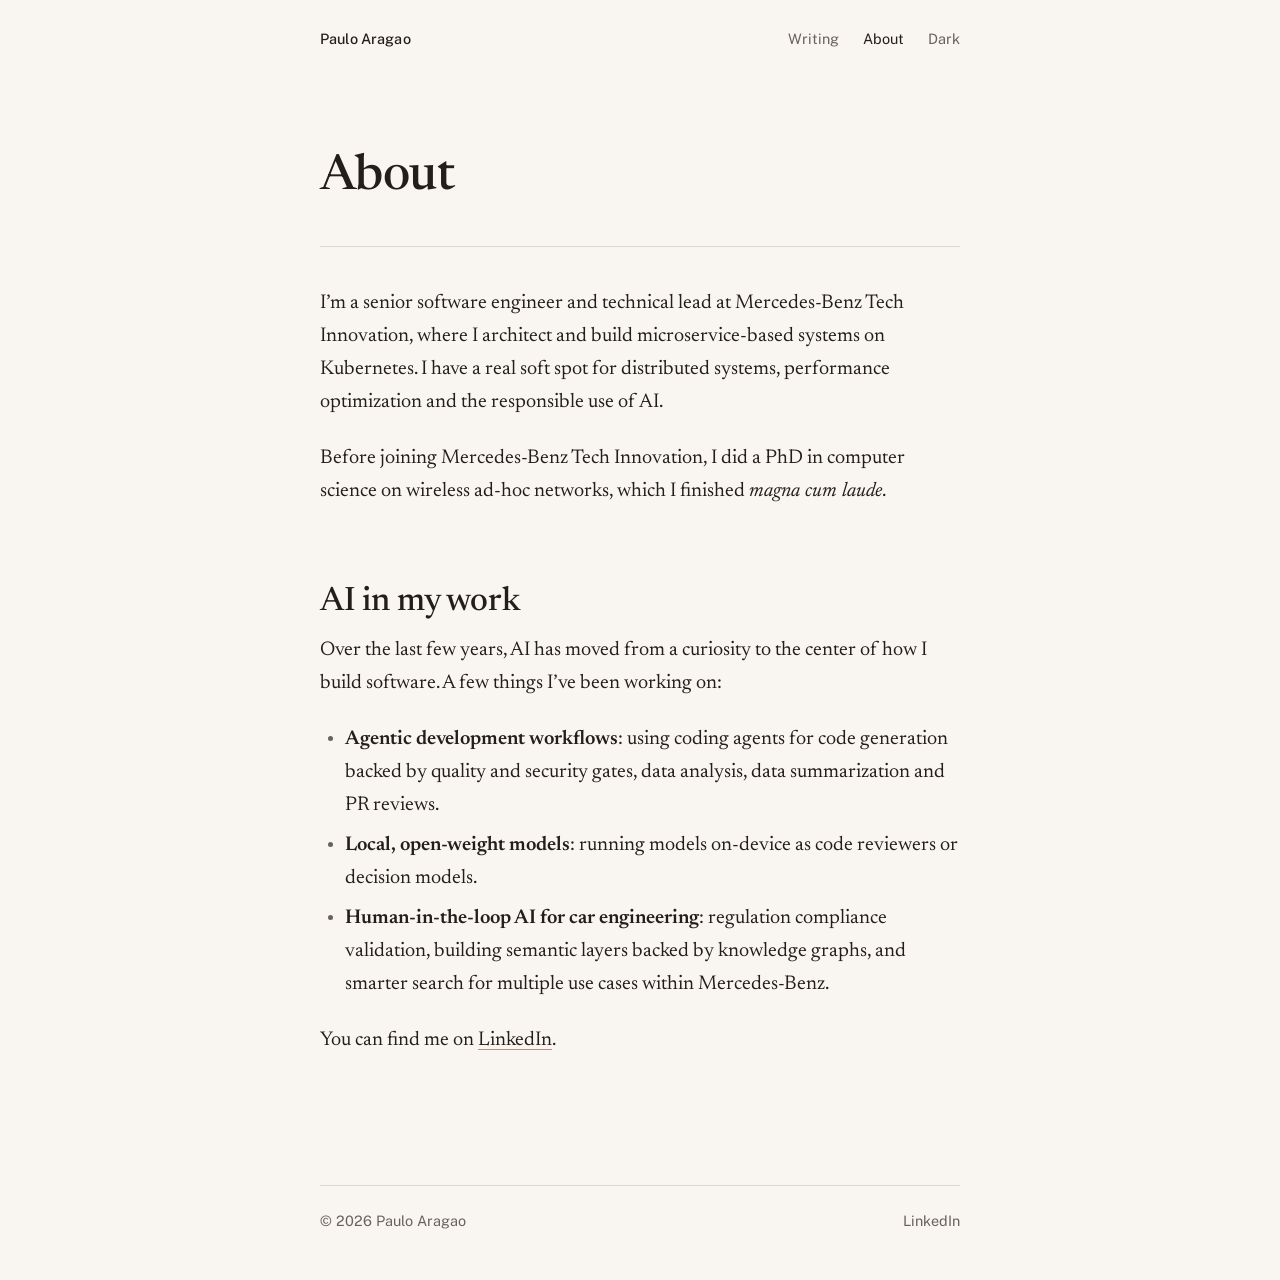
==== about/index.html @ bcc38a61 "Publish redesigned blog with first post" ====
<!doctype html><html lang=en-US data-theme=light><head><meta charset=utf-8><meta name=viewport content="width=device-width,initial-scale=1"><script>(()=>{const e=localStorage.getItem("theme"),t=window.matchMedia("(prefers-color-scheme: dark)").matches;document.documentElement.dataset.theme=e||(t?"dark":"light")})()</script><title>About · Paulo Aragao</title><meta name=description content="I&rsquo;m a senior software engineer and technical lead at Mercedes-Benz Tech Innovation, where I architect and build microservice-based systems on Kubernetes. …"><meta name=author content="Paulo Aragao"><link rel=canonical href=https://pfaaj.github.io/about/><meta property="og:title" content="About · Paulo Aragao"><meta property="og:description" content="I&rsquo;m a senior software engineer and technical lead at Mercedes-Benz Tech Innovation, where I architect and build microservice-based systems on Kubernetes. …"><meta property="og:type" content="article"><meta property="og:url" content="https://pfaaj.github.io/about/"><meta name=twitter:card content="summary"><meta name=theme-color content="#f7f4ee" media="(prefers-color-scheme: light)"><meta name=theme-color content="#1b1a18" media="(prefers-color-scheme: dark)"><link rel=icon href="data:image/svg+xml,<svg xmlns='http://www.w3.org/2000/svg' viewBox='0 0 64 64'><rect width='64' height='64' rx='10' fill='%23f7f4ee'/><text x='50%25' y='54%25' text-anchor='middle' dominant-baseline='middle' font-family='Georgia,serif' font-size='44' fill='%238a3b2e'>P</text></svg>"><link rel=preconnect href=https://fonts.googleapis.com><link rel=preconnect href=https://fonts.gstatic.com crossorigin><link rel=stylesheet href="https://fonts.googleapis.com/css2?family=Newsreader:ital,opsz,wght@0,6..72,300..600;1,6..72,300..600&family=Public+Sans:wght@400;500&display=swap"><link rel=stylesheet href=/css/main.min.8df0bf845ea3d5789dea574b7dbe1316b7c2572310619b300cc1b927976dc96a.css integrity="sha256-jfC/hF6j1Xid6ldLfb4TFrfCVyMQYZswDMG5J5dtyWo="></head><body class=page><a class=skip href=#main>Skip to content</a><header class=site-header><div class="wrap header-inner"><a class=brand href=/>Paulo Aragao</a><nav class=nav aria-label=Main><a href=/post/>Writing</a>
<a href=/about/ aria-current=page>About</a>
<button class=theme-toggle type=button data-theme-toggle aria-label="Toggle dark mode">
<span class=t-dark>Dark</span><span class=t-light>Light</span></button></nav></div></header><main id=main><article><header class="wrap post-head"><h1 class=post-title>About</h1></header><div class=post-body><div class=prose><p>I&rsquo;m a senior software engineer and technical lead at Mercedes-Benz Tech Innovation, where I architect and build microservice-based systems on Kubernetes. I have a real soft spot for distributed systems, performance optimization and the responsible use of AI.</p><p>Before joining Mercedes-Benz Tech Innovation, I did a PhD in computer science on wireless ad-hoc networks, which I finished <em>magna cum laude</em>.</p><h2 id=ai-in-my-work>AI in my work</h2><p>Over the last few years, AI has moved from a curiosity to the center of how I build software. A few things I&rsquo;ve been working on:</p><ul><li><strong>Agentic development workflows</strong>: using coding agents for code generation backed by quality and security gates, data analysis, data summarization and PR reviews.</li><li><strong>Local, open-weight models</strong>: running models on-device as code reviewers or decision models.</li><li><strong>Human-in-the-loop AI for car engineering</strong>: regulation compliance validation, building semantic layers backed by knowledge graphs, and smarter search for multiple use cases within Mercedes-Benz.</li></ul><p>You can find me on <a href=https://www.linkedin.com/in/paulo-aragao/>LinkedIn</a>.</p></div></div></article></main><footer class=site-footer><div class="wrap footer-inner"><p>© 2026 Paulo Aragao</p><p class=footer-links><a href=https://www.linkedin.com/in/paulo-aragao/ rel="me noopener">LinkedIn</a></p></div></footer><script>(()=>{const t=document.querySelector("[data-theme-toggle]");t&&t.addEventListener("click",()=>{const e=document.documentElement.dataset.theme==="dark"?"light":"dark";document.documentElement.dataset.theme=e,localStorage.setItem("theme",e)});const e=document.querySelectorAll(".toc a");if(e.length){const t=[...document.querySelectorAll(".prose h2[id]")],s=new Map([...e].map(e=>[decodeURIComponent(e.hash.slice(1)),e])),n=()=>{let n=t[0];for(const e of t)e.getBoundingClientRect().top<120&&(n=e);window.innerHeight+window.scrollY>=document.documentElement.scrollHeight-4&&(n=t[t.length-1]),e.forEach(e=>e.classList.toggle("active",e===s.get(n?.id)))};document.addEventListener("scroll",n,{passive:!0}),n()}})()</script></body></html>
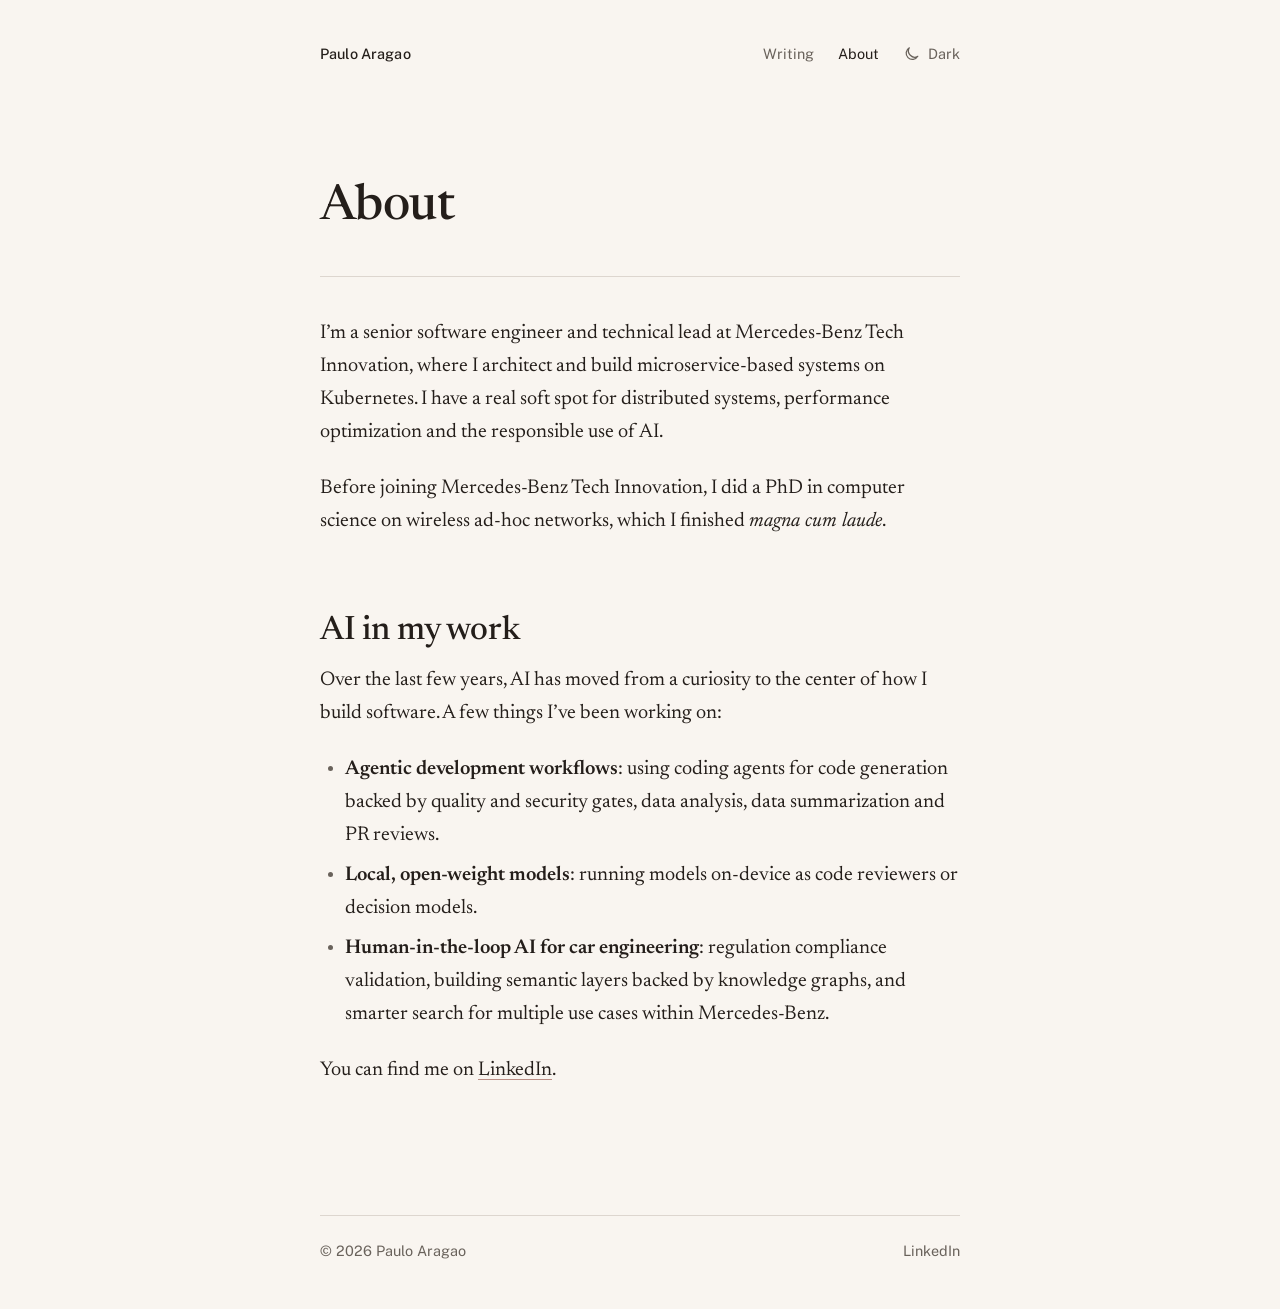
==== commit 3fde12a7: "Publish refreshed homepage intro and theme toggle" ====
--- a/about/index.html
+++ b/about/index.html
@@ -1,4 +1,5 @@
-<!doctype html><html lang=en-US data-theme=light><head><meta charset=utf-8><meta name=viewport content="width=device-width,initial-scale=1"><script>(()=>{const e=localStorage.getItem("theme"),t=window.matchMedia("(prefers-color-scheme: dark)").matches;document.documentElement.dataset.theme=e||(t?"dark":"light")})()</script><title>About · Paulo Aragao</title><meta name=description content="I&rsquo;m a senior software engineer and technical lead at Mercedes-Benz Tech Innovation, where I architect and build microservice-based systems on Kubernetes. …"><meta name=author content="Paulo Aragao"><link rel=canonical href=https://pfaaj.github.io/about/><meta property="og:title" content="About · Paulo Aragao"><meta property="og:description" content="I&rsquo;m a senior software engineer and technical lead at Mercedes-Benz Tech Innovation, where I architect and build microservice-based systems on Kubernetes. …"><meta property="og:type" content="article"><meta property="og:url" content="https://pfaaj.github.io/about/"><meta name=twitter:card content="summary"><meta name=theme-color content="#f7f4ee" media="(prefers-color-scheme: light)"><meta name=theme-color content="#1b1a18" media="(prefers-color-scheme: dark)"><link rel=icon href="data:image/svg+xml,<svg xmlns='http://www.w3.org/2000/svg' viewBox='0 0 64 64'><rect width='64' height='64' rx='10' fill='%23f7f4ee'/><text x='50%25' y='54%25' text-anchor='middle' dominant-baseline='middle' font-family='Georgia,serif' font-size='44' fill='%238a3b2e'>P</text></svg>"><link rel=preconnect href=https://fonts.googleapis.com><link rel=preconnect href=https://fonts.gstatic.com crossorigin><link rel=stylesheet href="https://fonts.googleapis.com/css2?family=Newsreader:ital,opsz,wght@0,6..72,300..600;1,6..72,300..600&family=Public+Sans:wght@400;500&display=swap"><link rel=stylesheet href=/css/main.min.8df0bf845ea3d5789dea574b7dbe1316b7c2572310619b300cc1b927976dc96a.css integrity="sha256-jfC/hF6j1Xid6ldLfb4TFrfCVyMQYZswDMG5J5dtyWo="></head><body class=page><a class=skip href=#main>Skip to content</a><header class=site-header><div class="wrap header-inner"><a class=brand href=/>Paulo Aragao</a><nav class=nav aria-label=Main><a href=/post/>Writing</a>
+<!doctype html><html lang=en-US data-theme=light><head><meta charset=utf-8><meta name=viewport content="width=device-width,initial-scale=1"><script>(()=>{const e=localStorage.getItem("theme"),t=window.matchMedia("(prefers-color-scheme: dark)").matches;document.documentElement.dataset.theme=e||(t?"dark":"light")})()</script><title>About · Paulo Aragao</title><meta name=description content="I&rsquo;m a senior software engineer and technical lead at Mercedes-Benz Tech Innovation, where I architect and build microservice-based systems on Kubernetes. …"><meta name=author content="Paulo Aragao"><link rel=canonical href=https://paulo-aragao.com/about/><meta property="og:title" content="About · Paulo Aragao"><meta property="og:description" content="I&rsquo;m a senior software engineer and technical lead at Mercedes-Benz Tech Innovation, where I architect and build microservice-based systems on Kubernetes. …"><meta property="og:type" content="article"><meta property="og:url" content="https://paulo-aragao.com/about/"><meta name=twitter:card content="summary"><meta name=theme-color content="#f7f4ee" media="(prefers-color-scheme: light)"><meta name=theme-color content="#1b1a18" media="(prefers-color-scheme: dark)"><link rel=icon href="data:image/svg+xml,<svg xmlns='http://www.w3.org/2000/svg' viewBox='0 0 64 64'><rect width='64' height='64' rx='10' fill='%23f7f4ee'/><text x='50%25' y='54%25' text-anchor='middle' dominant-baseline='middle' font-family='Georgia,serif' font-size='44' fill='%238a3b2e'>P</text></svg>"><link rel=preconnect href=https://fonts.googleapis.com><link rel=preconnect href=https://fonts.gstatic.com crossorigin><link rel=stylesheet href="https://fonts.googleapis.com/css2?family=Newsreader:ital,opsz,wght@0,6..72,300..600;1,6..72,300..600&family=Public+Sans:wght@400;500&display=swap"><link rel=stylesheet href=/css/main.min.543300373ac61f815ab835d6ace204c73b5d381dd158673676a47538424ea6a7.css integrity="sha256-VDMANzrGH4FauDXWrOIExztdOB3RWGc2dqR1OEJOpqc="></head><body class=page><a class=skip href=#main>Skip to content</a><header class=site-header><div class="wrap header-inner"><a class=brand href=/>Paulo Aragao</a><nav class=nav aria-label=Main><a href=/post/>Writing</a>
 <a href=/about/ aria-current=page>About</a>
-<button class=theme-toggle type=button data-theme-toggle aria-label="Toggle dark mode">
-<span class=t-dark>Dark</span><span class=t-light>Light</span></button></nav></div></header><main id=main><article><header class="wrap post-head"><h1 class=post-title>About</h1></header><div class=post-body><div class=prose><p>I&rsquo;m a senior software engineer and technical lead at Mercedes-Benz Tech Innovation, where I architect and build microservice-based systems on Kubernetes. I have a real soft spot for distributed systems, performance optimization and the responsible use of AI.</p><p>Before joining Mercedes-Benz Tech Innovation, I did a PhD in computer science on wireless ad-hoc networks, which I finished <em>magna cum laude</em>.</p><h2 id=ai-in-my-work>AI in my work</h2><p>Over the last few years, AI has moved from a curiosity to the center of how I build software. A few things I&rsquo;ve been working on:</p><ul><li><strong>Agentic development workflows</strong>: using coding agents for code generation backed by quality and security gates, data analysis, data summarization and PR reviews.</li><li><strong>Local, open-weight models</strong>: running models on-device as code reviewers or decision models.</li><li><strong>Human-in-the-loop AI for car engineering</strong>: regulation compliance validation, building semantic layers backed by knowledge graphs, and smarter search for multiple use cases within Mercedes-Benz.</li></ul><p>You can find me on <a href=https://www.linkedin.com/in/paulo-aragao/>LinkedIn</a>.</p></div></div></article></main><footer class=site-footer><div class="wrap footer-inner"><p>© 2026 Paulo Aragao</p><p class=footer-links><a href=https://www.linkedin.com/in/paulo-aragao/ rel="me noopener">LinkedIn</a></p></div></footer><script>(()=>{const t=document.querySelector("[data-theme-toggle]");t&&t.addEventListener("click",()=>{const e=document.documentElement.dataset.theme==="dark"?"light":"dark";document.documentElement.dataset.theme=e,localStorage.setItem("theme",e)});const e=document.querySelectorAll(".toc a");if(e.length){const t=[...document.querySelectorAll(".prose h2[id]")],s=new Map([...e].map(e=>[decodeURIComponent(e.hash.slice(1)),e])),n=()=>{let n=t[0];for(const e of t)e.getBoundingClientRect().top<120&&(n=e);window.innerHeight+window.scrollY>=document.documentElement.scrollHeight-4&&(n=t[t.length-1]),e.forEach(e=>e.classList.toggle("active",e===s.get(n?.id)))};document.addEventListener("scroll",n,{passive:!0}),n()}})()</script></body></html>+<button class=theme-toggle type=button data-theme-toggle aria-label="Switch to dark theme">
+<span class=t-dark><svg viewBox="0 0 24 24" fill="none" stroke="currentColor" stroke-width="1.7" stroke-linecap="round" stroke-linejoin="round" aria-hidden="true"><path d="M20.2 15.4A8.5 8.5.0 018.6 3.8 8.5 8.5.0 1020.2 15.4z"/></svg>Dark</span>
+<span class=t-light><svg viewBox="0 0 24 24" fill="none" stroke="currentColor" stroke-width="1.7" stroke-linecap="round" stroke-linejoin="round" aria-hidden="true"><circle cx="12" cy="12" r="3.5"/><path d="M12 2v2m0 16v2M4.93 4.93l1.42 1.42m11.3 11.3 1.42 1.42M2 12h2m16 0h2M4.93 19.07l1.42-1.42m11.3-11.3 1.42-1.42"/></svg>Light</span></button></nav></div></header><main id=main><article><header class="wrap post-head"><h1 class=post-title>About</h1></header><div class=post-body><div class=prose><p>I&rsquo;m a senior software engineer and technical lead at Mercedes-Benz Tech Innovation, where I architect and build microservice-based systems on Kubernetes. I have a real soft spot for distributed systems, performance optimization and the responsible use of AI.</p><p>Before joining Mercedes-Benz Tech Innovation, I did a PhD in computer science on wireless ad-hoc networks, which I finished <em>magna cum laude</em>.</p><h2 id=ai-in-my-work>AI in my work</h2><p>Over the last few years, AI has moved from a curiosity to the center of how I build software. A few things I&rsquo;ve been working on:</p><ul><li><strong>Agentic development workflows</strong>: using coding agents for code generation backed by quality and security gates, data analysis, data summarization and PR reviews.</li><li><strong>Local, open-weight models</strong>: running models on-device as code reviewers or decision models.</li><li><strong>Human-in-the-loop AI for car engineering</strong>: regulation compliance validation, building semantic layers backed by knowledge graphs, and smarter search for multiple use cases within Mercedes-Benz.</li></ul><p>You can find me on <a href=https://www.linkedin.com/in/paulo-aragao/>LinkedIn</a>.</p></div></div></article></main><footer class=site-footer><div class="wrap footer-inner"><p>© 2026 Paulo Aragao</p><p class=footer-links><a href=https://www.linkedin.com/in/paulo-aragao/ rel="me noopener">LinkedIn</a></p></div></footer><script>(()=>{const e=document.querySelector("[data-theme-toggle]"),n=()=>{e&&e.setAttribute("aria-label",`Switch to ${document.documentElement.dataset.theme==="dark"?"light":"dark"} theme`)};n(),e&&e.addEventListener("click",()=>{const e=document.documentElement.dataset.theme==="dark"?"light":"dark";document.documentElement.dataset.theme=e,localStorage.setItem("theme",e),n()});const t=document.querySelectorAll(".toc a");if(t.length){const e=[...document.querySelectorAll(".prose h2[id]")],s=new Map([...t].map(e=>[decodeURIComponent(e.hash.slice(1)),e])),n=()=>{let n=e[0];for(const t of e)t.getBoundingClientRect().top<120&&(n=t);window.innerHeight+window.scrollY>=document.documentElement.scrollHeight-4&&(n=e[e.length-1]),t.forEach(e=>e.classList.toggle("active",e===s.get(n?.id)))};document.addEventListener("scroll",n,{passive:!0}),n()}})()</script></body></html>
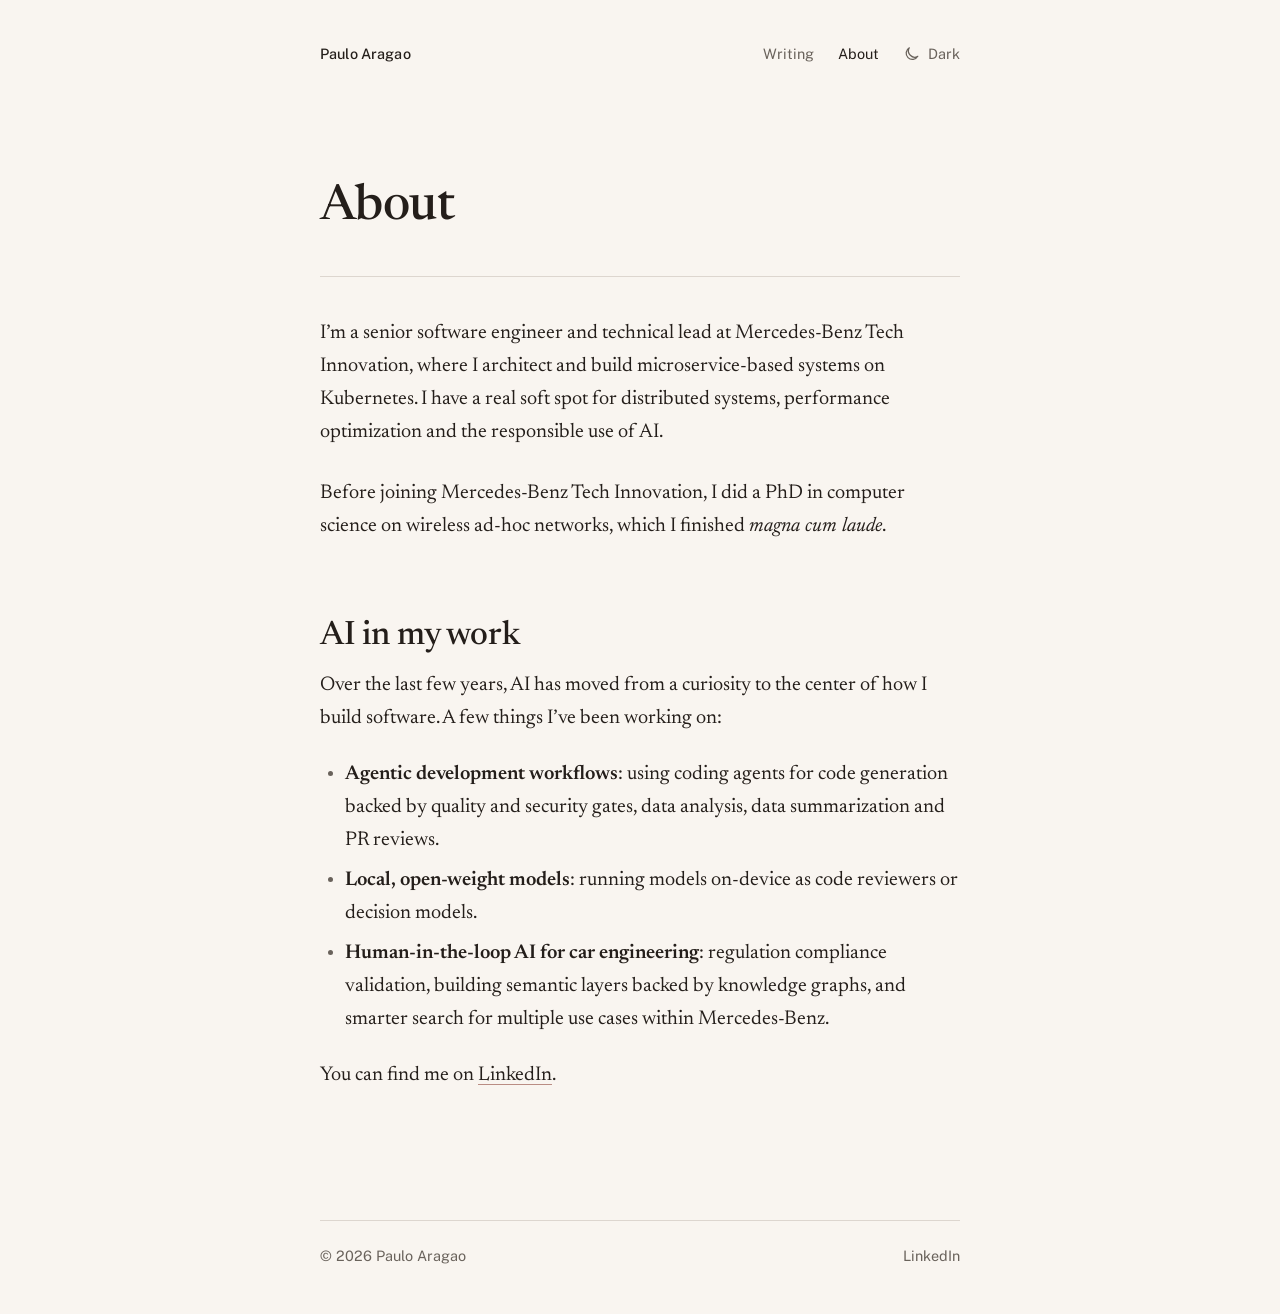
==== commit d73cb324: "Publish more readable essay layout and challenge credit" ====
--- a/about/index.html
+++ b/about/index.html
@@ -1,4 +1,4 @@
-<!doctype html><html lang=en-US data-theme=light><head><meta charset=utf-8><meta name=viewport content="width=device-width,initial-scale=1"><script>(()=>{const e=localStorage.getItem("theme"),t=window.matchMedia("(prefers-color-scheme: dark)").matches;document.documentElement.dataset.theme=e||(t?"dark":"light")})()</script><title>About · Paulo Aragao</title><meta name=description content="I&rsquo;m a senior software engineer and technical lead at Mercedes-Benz Tech Innovation, where I architect and build microservice-based systems on Kubernetes. …"><meta name=author content="Paulo Aragao"><link rel=canonical href=https://paulo-aragao.com/about/><meta property="og:title" content="About · Paulo Aragao"><meta property="og:description" content="I&rsquo;m a senior software engineer and technical lead at Mercedes-Benz Tech Innovation, where I architect and build microservice-based systems on Kubernetes. …"><meta property="og:type" content="article"><meta property="og:url" content="https://paulo-aragao.com/about/"><meta name=twitter:card content="summary"><meta name=theme-color content="#f7f4ee" media="(prefers-color-scheme: light)"><meta name=theme-color content="#1b1a18" media="(prefers-color-scheme: dark)"><link rel=icon href="data:image/svg+xml,<svg xmlns='http://www.w3.org/2000/svg' viewBox='0 0 64 64'><rect width='64' height='64' rx='10' fill='%23f7f4ee'/><text x='50%25' y='54%25' text-anchor='middle' dominant-baseline='middle' font-family='Georgia,serif' font-size='44' fill='%238a3b2e'>P</text></svg>"><link rel=preconnect href=https://fonts.googleapis.com><link rel=preconnect href=https://fonts.gstatic.com crossorigin><link rel=stylesheet href="https://fonts.googleapis.com/css2?family=Newsreader:ital,opsz,wght@0,6..72,300..600;1,6..72,300..600&family=Public+Sans:wght@400;500&display=swap"><link rel=stylesheet href=/css/main.min.543300373ac61f815ab835d6ace204c73b5d381dd158673676a47538424ea6a7.css integrity="sha256-VDMANzrGH4FauDXWrOIExztdOB3RWGc2dqR1OEJOpqc="></head><body class=page><a class=skip href=#main>Skip to content</a><header class=site-header><div class="wrap header-inner"><a class=brand href=/>Paulo Aragao</a><nav class=nav aria-label=Main><a href=/post/>Writing</a>
+<!doctype html><html lang=en-US data-theme=light><head><meta charset=utf-8><meta name=viewport content="width=device-width,initial-scale=1"><script>(()=>{const e=localStorage.getItem("theme"),t=window.matchMedia("(prefers-color-scheme: dark)").matches;document.documentElement.dataset.theme=e||(t?"dark":"light")})()</script><title>About · Paulo Aragao</title><meta name=description content="I&rsquo;m a senior software engineer and technical lead at Mercedes-Benz Tech Innovation, where I architect and build microservice-based systems on Kubernetes. …"><meta name=author content="Paulo Aragao"><link rel=canonical href=https://paulo-aragao.com/about/><meta property="og:title" content="About · Paulo Aragao"><meta property="og:description" content="I&rsquo;m a senior software engineer and technical lead at Mercedes-Benz Tech Innovation, where I architect and build microservice-based systems on Kubernetes. …"><meta property="og:type" content="article"><meta property="og:url" content="https://paulo-aragao.com/about/"><meta name=twitter:card content="summary"><meta name=theme-color content="#f7f4ee" media="(prefers-color-scheme: light)"><meta name=theme-color content="#1b1a18" media="(prefers-color-scheme: dark)"><link rel=icon href="data:image/svg+xml,<svg xmlns='http://www.w3.org/2000/svg' viewBox='0 0 64 64'><rect width='64' height='64' rx='10' fill='%23f7f4ee'/><text x='50%25' y='54%25' text-anchor='middle' dominant-baseline='middle' font-family='Georgia,serif' font-size='44' fill='%238a3b2e'>P</text></svg>"><link rel=preconnect href=https://fonts.googleapis.com><link rel=preconnect href=https://fonts.gstatic.com crossorigin><link rel=stylesheet href="https://fonts.googleapis.com/css2?family=Newsreader:ital,opsz,wght@0,6..72,300..600;1,6..72,300..600&family=Public+Sans:wght@400;500&display=swap"><link rel=stylesheet href=/css/main.min.6189a56b60e719d4e4b5d04bc9ebef0853dd937c90ea856f6e9a003dc0af7b26.css integrity="sha256-YYmla2DnGdTktdBLyevvCFPdk3yQ6oVvbpoAPcCveyY="></head><body class=page><a class=skip href=#main>Skip to content</a><header class=site-header><div class="wrap header-inner"><a class=brand href=/>Paulo Aragao</a><nav class=nav aria-label=Main><a href=/post/>Writing</a>
 <a href=/about/ aria-current=page>About</a>
 <button class=theme-toggle type=button data-theme-toggle aria-label="Switch to dark theme">
 <span class=t-dark><svg viewBox="0 0 24 24" fill="none" stroke="currentColor" stroke-width="1.7" stroke-linecap="round" stroke-linejoin="round" aria-hidden="true"><path d="M20.2 15.4A8.5 8.5.0 018.6 3.8 8.5 8.5.0 1020.2 15.4z"/></svg>Dark</span>
